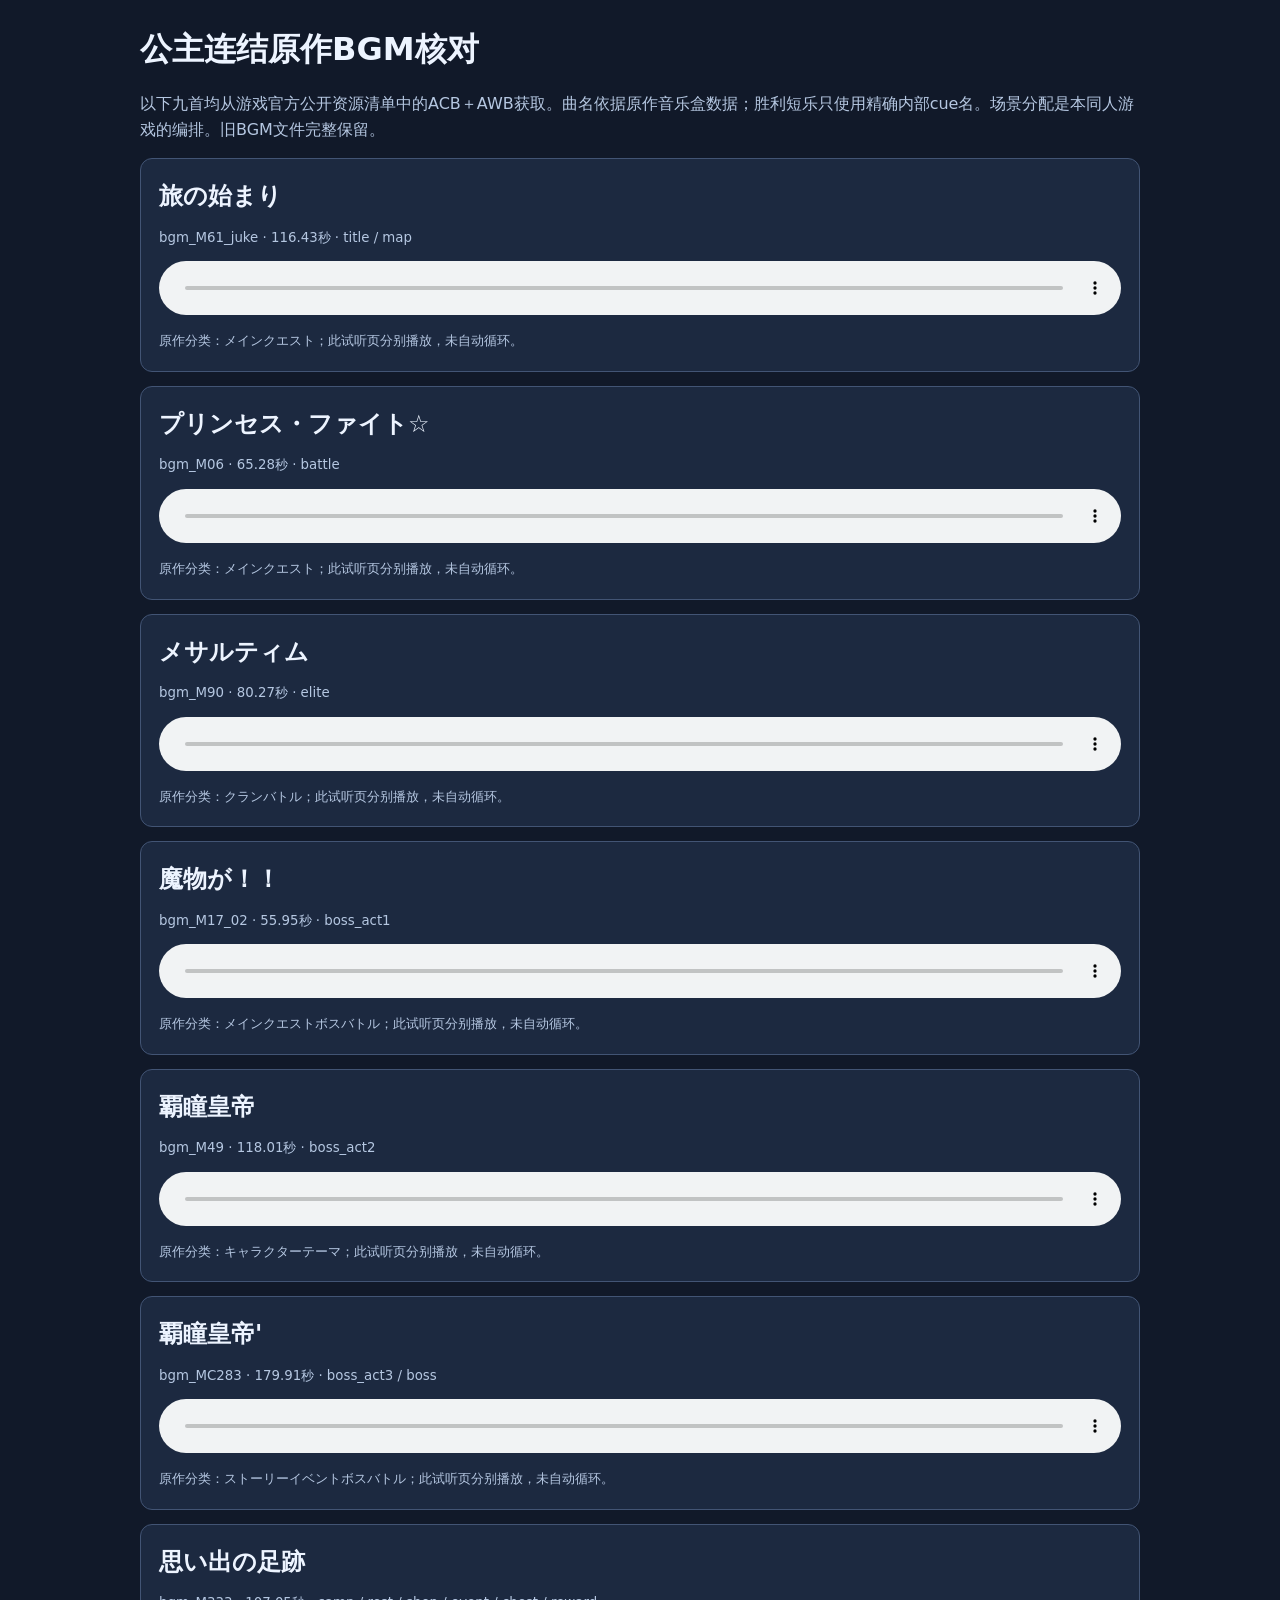
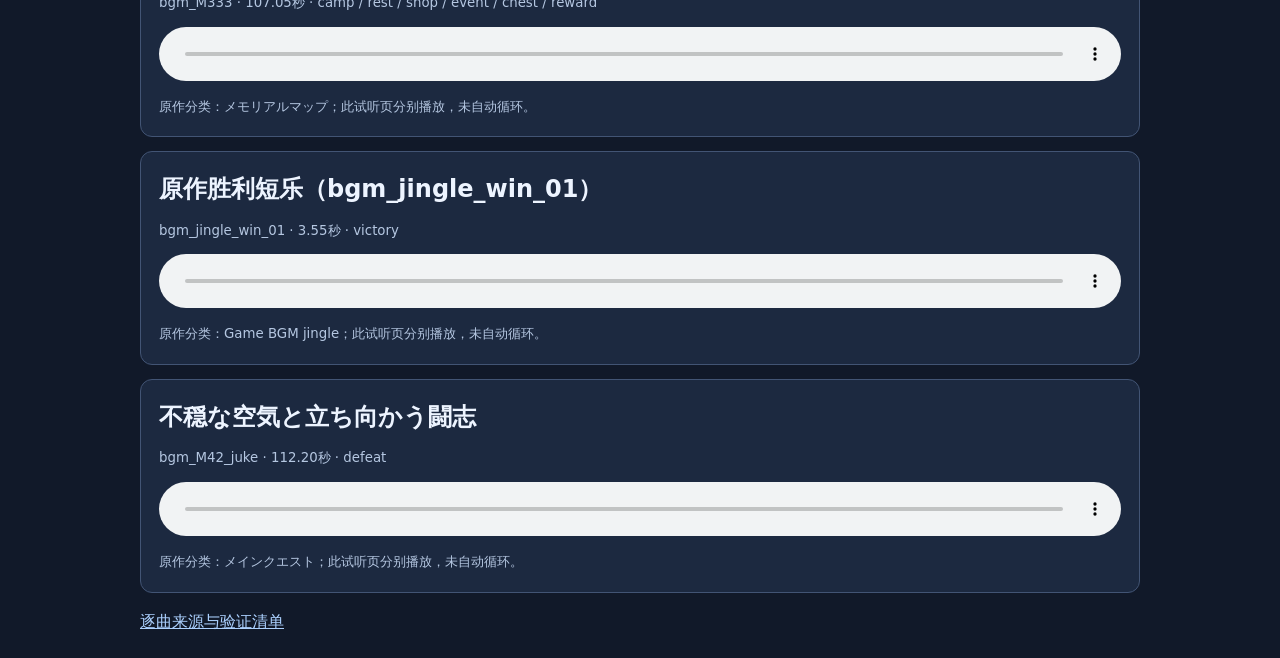
==== assets/audio/priconne/preview.html @ 3ff3cd76 "Publish Starlit Tower v3.5 release" ====
<!doctype html>
<html lang="zh-CN"><meta charset="utf-8"><meta name="viewport" content="width=device-width,initial-scale=1">
<title>公主连结原作BGM核对</title>
<style>body{margin:24px;background:#111929;color:#edf4ff;font:16px/1.6 system-ui}main{max-width:1000px;margin:auto}article{padding:18px;margin:14px 0;background:#1c2940;border:1px solid #425474;border-radius:12px}h1,h2{margin:0 0 8px}p,small{color:#b5c7e1}audio{display:block;width:100%;margin:12px 0}a{color:#acd1ff}</style>
<main><h1>公主连结原作BGM核对</h1><p>以下九首均从游戏官方公开资源清单中的ACB＋AWB获取。曲名依据原作音乐盒数据；胜利短乐只使用精确内部cue名。场景分配是本同人游戏的编排。旧BGM文件完整保留。</p><section id="tracks"></section><p><a href="manifest.json">逐曲来源与验证清单</a></p></main>
<script src="manifest.js"></script><script>
const target=document.getElementById('tracks');
for(const [id,track] of Object.entries(window.TowerBgm.recordings)){
 const modes=Object.entries(window.TowerBgm.tracks).filter(([,item])=>item.bank===id).map(([mode])=>mode).join(' / ');
 const article=document.createElement('article');
 article.innerHTML=`<h2>${track.title}</h2><small>${track.cue} · ${track.durationSeconds.toFixed(2)}秒 · ${modes}</small><audio controls preload="metadata" src="../../../${track.path}"></audio><small>原作分类：${track.originalCategory}；此试听页分别播放，未自动循环。</small>`;
 target.append(article);
}
</script></html>
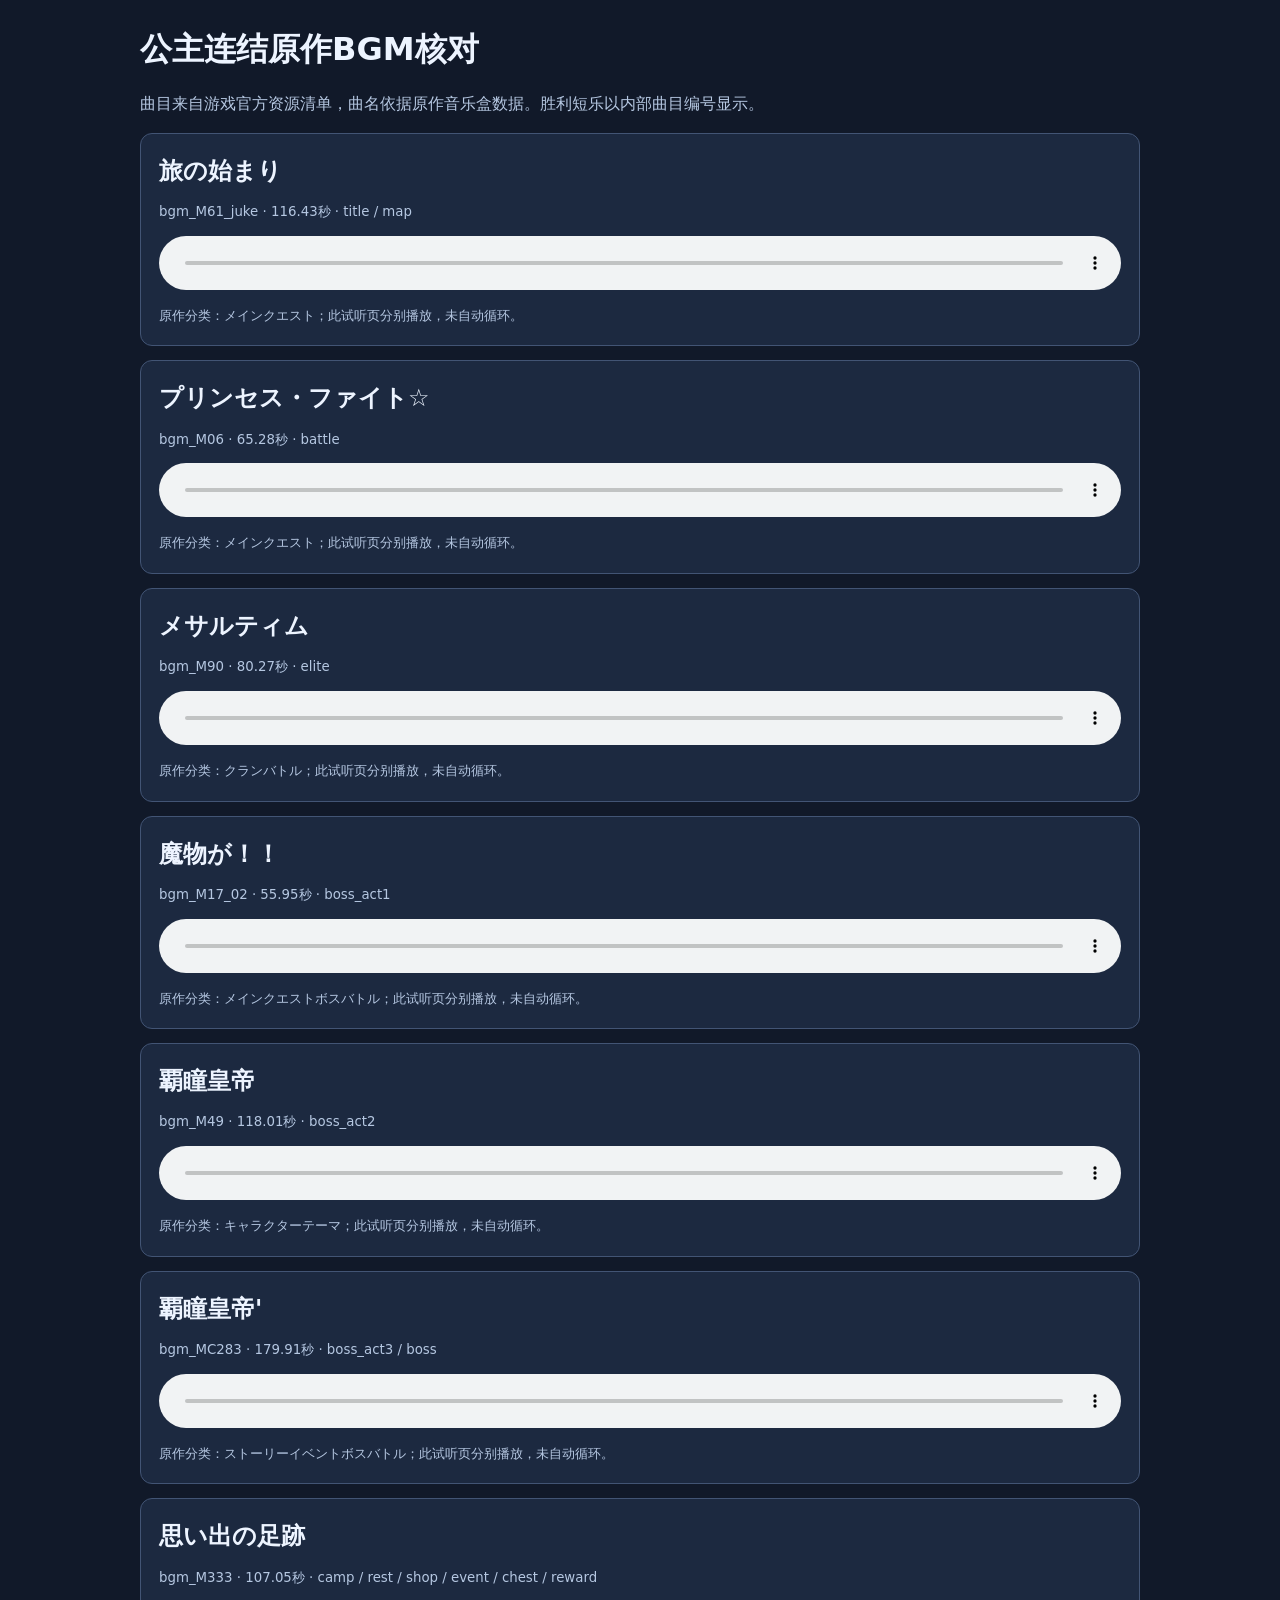
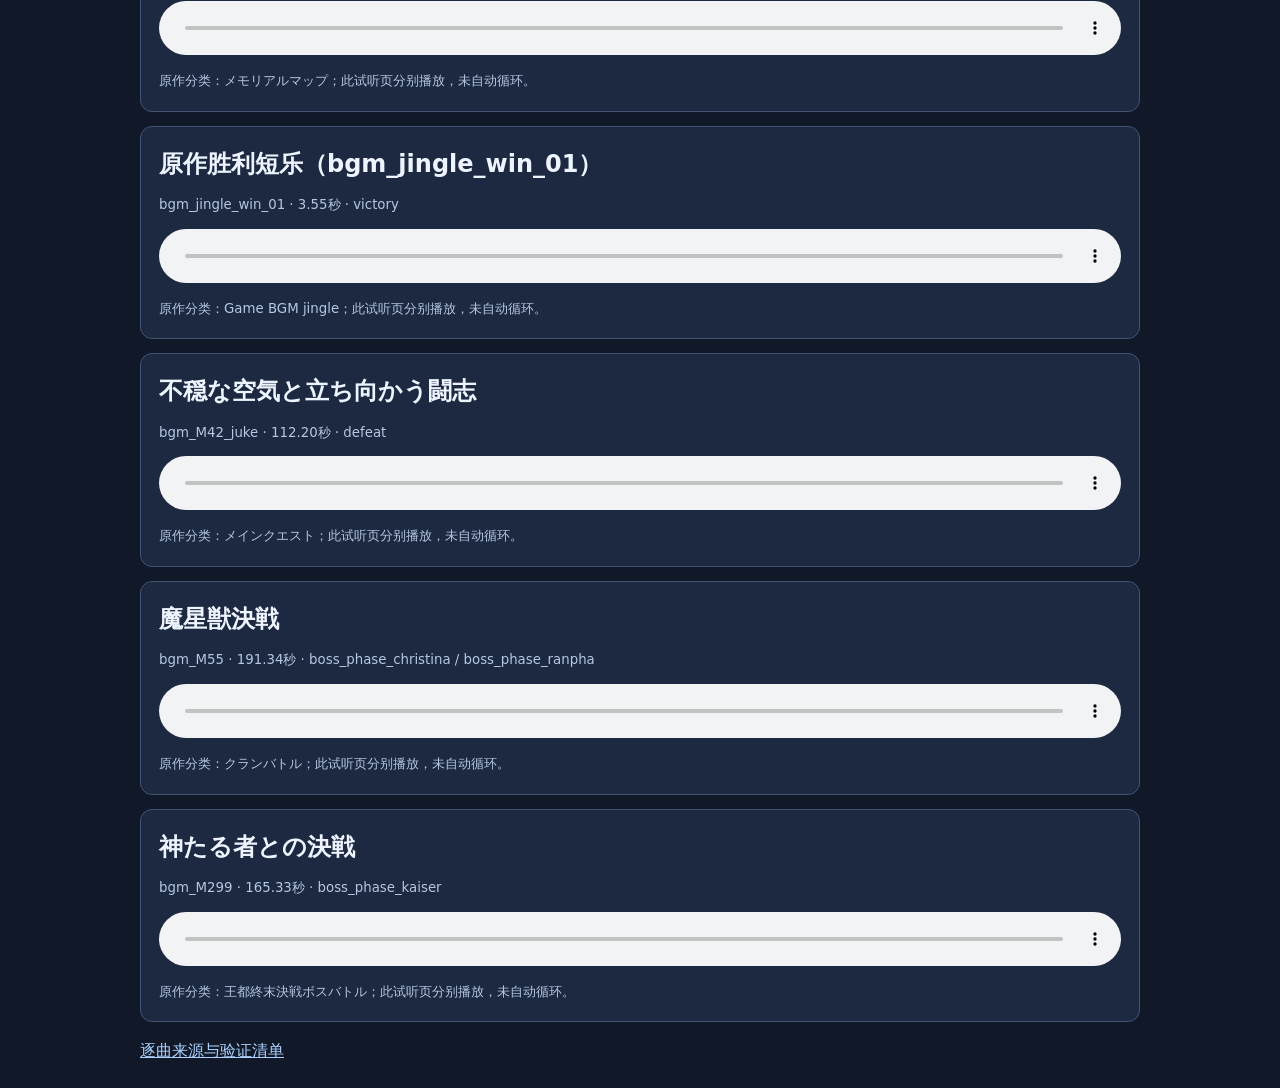
==== commit 34862cf2: "Release v3.16 boss phases and branching routes" ====
--- a/assets/audio/priconne/preview.html
+++ b/assets/audio/priconne/preview.html
@@ -2,7 +2,7 @@
 <html lang="zh-CN"><meta charset="utf-8"><meta name="viewport" content="width=device-width,initial-scale=1">
 <title>公主连结原作BGM核对</title>
 <style>body{margin:24px;background:#111929;color:#edf4ff;font:16px/1.6 system-ui}main{max-width:1000px;margin:auto}article{padding:18px;margin:14px 0;background:#1c2940;border:1px solid #425474;border-radius:12px}h1,h2{margin:0 0 8px}p,small{color:#b5c7e1}audio{display:block;width:100%;margin:12px 0}a{color:#acd1ff}</style>
-<main><h1>公主连结原作BGM核对</h1><p>以下九首均从游戏官方公开资源清单中的ACB＋AWB获取。曲名依据原作音乐盒数据；胜利短乐只使用精确内部cue名。场景分配是本同人游戏的编排。旧BGM文件完整保留。</p><section id="tracks"></section><p><a href="manifest.json">逐曲来源与验证清单</a></p></main>
+<main><h1>公主连结原作BGM核对</h1><p>曲目来自游戏官方资源清单，曲名依据原作音乐盒数据。胜利短乐以内部曲目编号显示。</p><section id="tracks"></section><p><a href="manifest.json">逐曲来源与验证清单</a></p></main>
 <script src="manifest.js"></script><script>
 const target=document.getElementById('tracks');
 for(const [id,track] of Object.entries(window.TowerBgm.recordings)){
